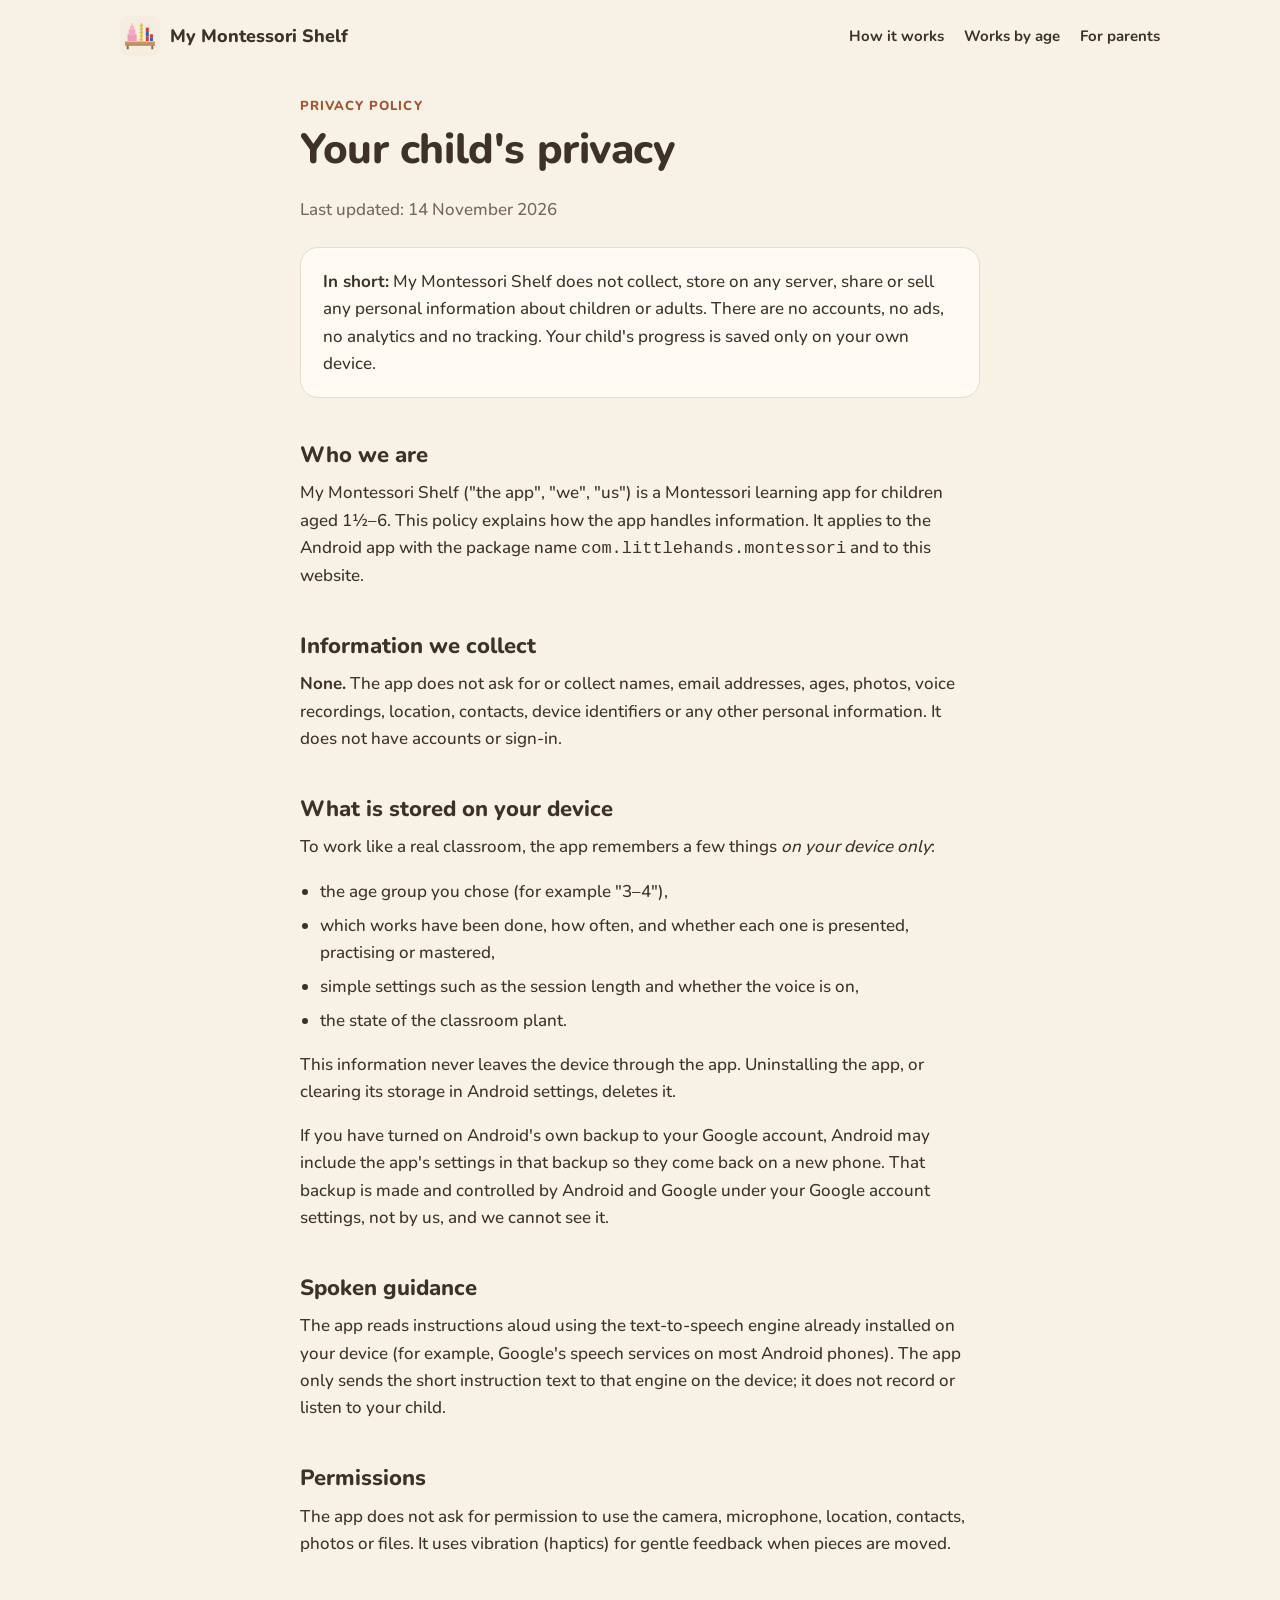
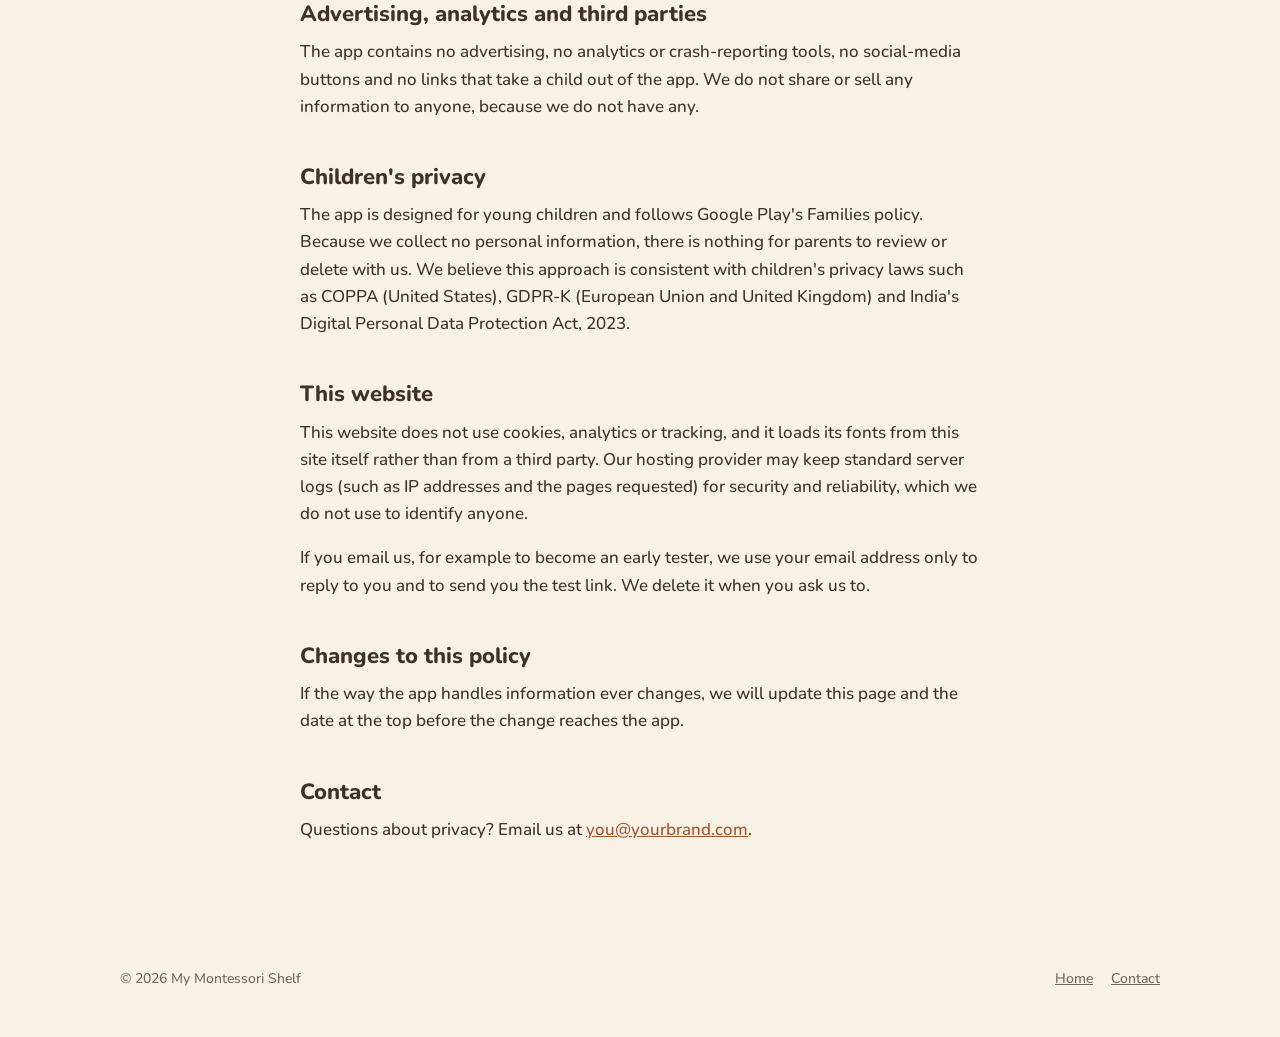
==== privacy.html @ 5da6258b "Add My Montessori Shelf website Landing page and privacy policy for mymontessorishelf.app, with app " ====
<!doctype html>
<html lang="en">
<head>
  <meta charset="utf-8">
  <meta name="viewport" content="width=device-width, initial-scale=1">
  <title>Privacy Policy · My Montessori Shelf</title>
  <meta name="description" content="Privacy policy for the My Montessori Shelf app. We collect no personal information.">
  <link rel="icon" href="icon.svg" type="image/svg+xml">
  <link rel="stylesheet" href="style.css">
  <link rel="canonical" href="https://mymontessorishelf.app/privacy.html">
  <meta name="theme-color" content="#f7f1e6">
</head>
<body>
<!-- BEFORE YOU PUBLISH: replace you@yourbrand.com with your brand email. -->

<header class="top">
  <div class="wrap">
    <a class="brand" href="./"><img src="icon.svg" alt="" width="40" height="40">My Montessori Shelf</a>
    <nav>
      <a href="./#how">How it works</a>
      <a href="./#works">Works by age</a>
      <a href="./#parents">For parents</a>
    </nav>
  </div>
</header>

<main class="doc">
  <div class="eyebrow">Privacy policy</div>
  <h1>Your child's privacy</h1>
  <p class="muted">Last updated: 14 November 2026</p>

  <div class="summary">
    <p><strong>In short:</strong> My Montessori Shelf does not collect, store on any server, share or sell any personal information about children or adults. There are no accounts, no ads, no analytics and no tracking. Your child's progress is saved only on your own device.</p>
  </div>

  <h2>Who we are</h2>
  <p>My Montessori Shelf ("the app", "we", "us") is a Montessori learning app for children aged 1½–6. This policy explains how the app handles information. It applies to the Android app with the package name <code>com.littlehands.montessori</code> and to this website.</p>

  <h2>Information we collect</h2>
  <p><strong>None.</strong> The app does not ask for or collect names, email addresses, ages, photos, voice recordings, location, contacts, device identifiers or any other personal information. It does not have accounts or sign-in.</p>

  <h2>What is stored on your device</h2>
  <p>To work like a real classroom, the app remembers a few things <em>on your device only</em>:</p>
  <ul>
    <li>the age group you chose (for example "3–4"),</li>
    <li>which works have been done, how often, and whether each one is presented, practising or mastered,</li>
    <li>simple settings such as the session length and whether the voice is on,</li>
    <li>the state of the classroom plant.</li>
  </ul>
  <p>This information never leaves the device through the app. Uninstalling the app, or clearing its storage in Android settings, deletes it.</p>
  <p>If you have turned on Android's own backup to your Google account, Android may include the app's settings in that backup so they come back on a new phone. That backup is made and controlled by Android and Google under your Google account settings, not by us, and we cannot see it.</p>

  <h2>Spoken guidance</h2>
  <p>The app reads instructions aloud using the text-to-speech engine already installed on your device (for example, Google's speech services on most Android phones). The app only sends the short instruction text to that engine on the device; it does not record or listen to your child.</p>

  <h2>Permissions</h2>
  <p>The app does not ask for permission to use the camera, microphone, location, contacts, photos or files. It uses vibration (haptics) for gentle feedback when pieces are moved.</p>

  <h2>Advertising, analytics and third parties</h2>
  <p>The app contains no advertising, no analytics or crash-reporting tools, no social-media buttons and no links that take a child out of the app. We do not share or sell any information to anyone, because we do not have any.</p>

  <h2>Children's privacy</h2>
  <p>The app is designed for young children and follows Google Play's Families policy. Because we collect no personal information, there is nothing for parents to review or delete with us. We believe this approach is consistent with children's privacy laws such as COPPA (United States), GDPR-K (European Union and United Kingdom) and India's Digital Personal Data Protection Act, 2023.</p>

  <h2>This website</h2>
  <p>This website does not use cookies, analytics or tracking, and it loads its fonts from this site itself rather than from a third party. Our hosting provider may keep standard server logs (such as IP addresses and the pages requested) for security and reliability, which we do not use to identify anyone.</p>
  <p>If you email us, for example to become an early tester, we use your email address only to reply to you and to send you the test link. We delete it when you ask us to.</p>

  <h2>Changes to this policy</h2>
  <p>If the way the app handles information ever changes, we will update this page and the date at the top before the change reaches the app.</p>

  <h2>Contact</h2>
  <p>Questions about privacy? Email us at <a href="mailto:you@yourbrand.com">you@yourbrand.com</a>.</p>
</main>

<footer>
  <div class="wrap">
    <div>© 2026 My Montessori Shelf</div>
    <nav>
      <a href="./">Home</a>
      <a href="mailto:you@yourbrand.com">Contact</a>
    </nav>
  </div>
</footer>
</body>
</html>
---- style.css ----
/* My Montessori Shelf website: same palette and type as the app (src/styles.css). */
@font-face { font-family: 'Nunito'; font-weight: 500; font-display: swap; src: url('fonts/nunito-latin-500-normal.woff2') format('woff2'); }
@font-face { font-family: 'Nunito'; font-weight: 700; font-display: swap; src: url('fonts/nunito-latin-700-normal.woff2') format('woff2'); }
@font-face { font-family: 'Nunito'; font-weight: 800; font-display: swap; src: url('fonts/nunito-latin-800-normal.woff2') format('woff2'); }

:root {
  color-scheme: light;
  /* Palette B: calm cream base, sage green for actions, terracotta and golden-bead accents */
  --wall: #f7f1e6;
  --floor: #ead9bf;
  --wood: #c8955c;
  --wood-d: #9c6b3b;
  --wood-l: #e7c08f;
  --ink: #3e3227;
  --muted: #74675a;
  --cream: #fffbf4;
  --sage: #6f9a62;
  --sage-d: #4f7a45;   /* primary actions */
  --sage-dd: #3d5f36;  /* deep green panels, hover */
  --line: #e9dcc6;
  --accent: #c7765a;   /* terracotta */
  --accent-d: #a5532f; /* terracotta text */
  --accent-bg: #fdeee6;
  --gold: #e9b934;
  --practical: #8fae7e;
  --sensorial: #e59bb0;
  --language: #7fa7c9;
  --math: #e9b934;
  --culture: #c7765a;
  --radius: 18px;
  --wrap: 1080px;
}

* { box-sizing: border-box; }
html { scroll-behavior: smooth; }
body {
  margin: 0;
  background: var(--wall);
  color: var(--ink);
  font-family: 'Nunito', ui-rounded, 'Segoe UI', system-ui, sans-serif;
  font-weight: 500;
  font-size: 17px;
  line-height: 1.6;
  -webkit-font-smoothing: antialiased;
}
img { max-width: 100%; display: block; }
a { color: var(--accent-d); }
h1, h2, h3 { line-height: 1.2; font-weight: 800; margin: 0 0 .5em; text-wrap: balance; }
h1 { font-size: clamp(34px, 6vw, 54px); letter-spacing: -.01em; }
h2 { font-size: clamp(26px, 4vw, 36px); }
h3 { font-size: 19px; }
p { margin: 0 0 1em; }
.wrap { max-width: var(--wrap); margin: 0 auto; padding: 0 20px; }
.muted { color: var(--muted); }
.eyebrow { font-weight: 800; font-size: 13px; letter-spacing: .08em; text-transform: uppercase; color: var(--accent-d); margin-bottom: .6em; }

/* header */
.top { padding: 16px 0; }
.top .wrap { display: flex; align-items: center; justify-content: space-between; gap: 16px; }
.brand { display: flex; align-items: center; gap: 10px; font-weight: 800; font-size: 18px; color: var(--ink); text-decoration: none; }
.brand img { width: 40px; height: 40px; }
.top nav { display: flex; gap: 20px; }
.top nav a { color: var(--ink); text-decoration: none; font-weight: 700; font-size: 15px; }
.top nav a:hover { color: var(--sage-d); }
@media (max-width: 640px) { .top nav { display: none; } }

/* buttons */
.btn {
  display: inline-flex; align-items: center; gap: 10px;
  padding: 14px 22px; border-radius: 999px;
  font-weight: 800; font-size: 16px; text-decoration: none;
  transition: transform .15s ease, box-shadow .15s ease;
}
.btn:hover { transform: translateY(-1px); }
.btn-play { background: var(--sage-d); color: #fff; box-shadow: 0 6px 18px rgba(79, 122, 69, .3); }
.btn-play:hover { background: var(--sage-dd); }
.btn-play svg { width: 22px; height: 22px; }
.btn-play small { display: block; font-size: 11px; font-weight: 700; opacity: .75; line-height: 1; letter-spacing: .04em; text-transform: uppercase; }
.btn-play span { line-height: 1.15; }
.btn-soft { background: var(--accent-bg); color: #8a3f24; border: 2px solid #f6d6c6; }

/* hero */
.hero { padding: 32px 0 64px; overflow-x: clip; }
.hero .wrap { display: grid; grid-template-columns: 1.1fr .9fr; gap: 48px; align-items: center; }
.hero p.lead { font-size: 20px; color: var(--muted); max-width: 34em; }
.hero .actions { display: flex; flex-wrap: wrap; gap: 12px; margin: 28px 0 18px; }
.hero .note { font-size: 14px; color: var(--muted); }
.phone {
  width: min(300px, 78vw); margin: 0 auto;
  border-radius: 38px; padding: 10px; background: #3b2f26;
  box-shadow: 0 30px 60px rgba(74, 59, 47, .28), inset 0 0 0 2px #5a4a3d;
}
.phone img { border-radius: 29px; aspect-ratio: 390 / 844; object-fit: cover; object-position: top; width: 100%; height: auto; }
.hero-art { position: relative; }
.hero-art .phone.back { position: absolute; width: min(240px, 60vw); right: -10px; top: 70px; transform: rotate(6deg); opacity: .95; }
.hero-art .phone.front { position: relative; transform: rotate(-3deg) translateX(-30px); z-index: 1; }
@media (max-width: 860px) {
  .hero .wrap { grid-template-columns: 1fr; gap: 40px; }
  .hero-art .phone.back { display: none; }
  .hero-art .phone.front { transform: none; }
}

/* pills */
.pills { display: flex; flex-wrap: wrap; gap: 8px; margin-top: 8px; }
.pill { background: var(--cream); border: 1.5px solid var(--line); border-radius: 999px; padding: 4px 12px; font-size: 14px; font-weight: 700; }

/* sections */
section { padding: 72px 0; }
section.alt { background: var(--cream); border-top: 1px solid var(--line); border-bottom: 1px solid var(--line); }
.section-head { max-width: 640px; margin-bottom: 40px; }

/* steps */
.steps { display: grid; grid-template-columns: repeat(4, 1fr); gap: 20px; counter-reset: step; }
.step { background: var(--wall); border: 1.5px solid var(--line); border-radius: var(--radius); padding: 22px; }
.step::before {
  counter-increment: step; content: counter(step);
  display: grid; place-items: center; width: 34px; height: 34px; border-radius: 50%;
  background: var(--sage-d); color: #fff; font-weight: 800; margin-bottom: 12px;
}
.step p { margin: 0; color: var(--muted); font-size: 16px; }
@media (max-width: 900px) { .steps { grid-template-columns: 1fr 1fr; } }
@media (max-width: 520px) { .steps { grid-template-columns: 1fr; } }

/* screens row */
.screens { display: grid; grid-template-columns: repeat(3, 1fr); gap: 28px; margin-top: 48px; }
.screens figure { margin: 0; text-align: center; }
.screens .phone { width: min(260px, 100%); }
.screens figcaption { margin-top: 14px; font-weight: 700; color: var(--muted); font-size: 15px; }
@media (max-width: 760px) {
  .screens { grid-template-columns: none; grid-auto-flow: column; grid-auto-columns: 72%; overflow-x: auto; scroll-snap-type: x mandatory; padding-bottom: 12px; }
  .screens figure { scroll-snap-align: center; }
}

/* works by age */
.ages { display: grid; grid-template-columns: repeat(4, 1fr); gap: 18px; }
.age { background: var(--cream); border: 1.5px solid var(--line); border-radius: var(--radius); padding: 22px; }
.age .yrs { font-size: 30px; font-weight: 800; line-height: 1; }
.age .name { color: var(--muted); font-weight: 700; margin: 4px 0 14px; font-size: 15px; }
.age ul { list-style: none; margin: 0; padding: 0; display: grid; gap: 6px; font-size: 15px; }
.age li { display: flex; align-items: baseline; gap: 8px; }
.dot { flex: none; width: 9px; height: 9px; border-radius: 50%; transform: translateY(-1px); }
.dot.practical { background: var(--practical); }
.dot.sensorial { background: var(--sensorial); }
.dot.language { background: var(--language); }
.dot.math { background: var(--math); }
.dot.culture { background: var(--culture); }
.legend { display: flex; flex-wrap: wrap; gap: 16px; margin-bottom: 24px; font-size: 14px; font-weight: 700; color: var(--muted); }
.legend span { display: inline-flex; align-items: center; gap: 6px; }
@media (max-width: 960px) { .ages { grid-template-columns: 1fr 1fr; } }
@media (max-width: 520px) { .ages { grid-template-columns: 1fr; } }

/* features */
.features { display: grid; grid-template-columns: repeat(3, 1fr); gap: 20px; }
.feature { padding: 4px 0; }
.feature .ico { font-size: 28px; line-height: 1; margin-bottom: 10px; }
.feature p { color: var(--muted); font-size: 16px; margin: 0; }
@media (max-width: 860px) { .features { grid-template-columns: 1fr 1fr; } }
@media (max-width: 520px) { .features { grid-template-columns: 1fr; } }

/* promises */
.promises { display: grid; grid-template-columns: repeat(3, 1fr); gap: 14px; }
.promise { display: flex; gap: 12px; align-items: flex-start; background: var(--wall); border: 1.5px solid var(--line); border-radius: 14px; padding: 16px 18px; font-weight: 700; }
.promise .tick { flex: none; width: 24px; height: 24px; border-radius: 50%; background: var(--sage-d); color: #fff; display: grid; place-items: center; font-size: 14px; }
.promise small { display: block; font-weight: 500; color: var(--muted); font-size: 14px; }
@media (max-width: 860px) { .promises { grid-template-columns: 1fr 1fr; } }
@media (max-width: 520px) { .promises { grid-template-columns: 1fr; } }

/* call to action */
.cta { text-align: center; }
.cta .box { background: var(--sage-dd); color: var(--cream); border-radius: 28px; padding: 56px 24px; }
.cta .box p { color: #dbe6d3; max-width: 36em; margin: 0 auto 28px; }
.cta .btn-play { background: var(--cream); color: var(--sage-dd); }
.cta .btn-play:hover { background: #fff; }
.cta .actions { display: flex; flex-wrap: wrap; gap: 12px; justify-content: center; }
.cta .btn-soft { background: transparent; color: var(--cream); border-color: #6f8f66; }

/* social */
.social { display: flex; gap: 12px; justify-content: center; margin-top: 24px; }
.social a { display: inline-flex; align-items: center; gap: 8px; color: var(--cream); text-decoration: none; font-weight: 700; font-size: 15px; padding: 8px 14px; border-radius: 999px; border: 1.5px solid #6f8f66; }
.social svg { width: 18px; height: 18px; }

/* footer */
footer { padding: 36px 0 48px; font-size: 14px; color: var(--muted); }
footer .wrap { display: flex; flex-wrap: wrap; justify-content: space-between; gap: 12px; }
footer a { color: var(--muted); }
footer nav { display: flex; gap: 18px; }

/* long-form pages (privacy) */
.doc { max-width: 720px; margin: 0 auto; padding: 24px 20px 72px; }
.doc h1 { font-size: clamp(30px, 5vw, 42px); }
.doc h2 { font-size: 22px; margin-top: 2em; }
.doc ul { padding-left: 1.2em; }
.doc li { margin-bottom: .4em; }
.doc .summary { background: var(--cream); border: 1.5px solid var(--line); border-radius: var(--radius); padding: 20px 22px; margin: 24px 0 8px; }
.doc .summary p:last-child { margin: 0; }
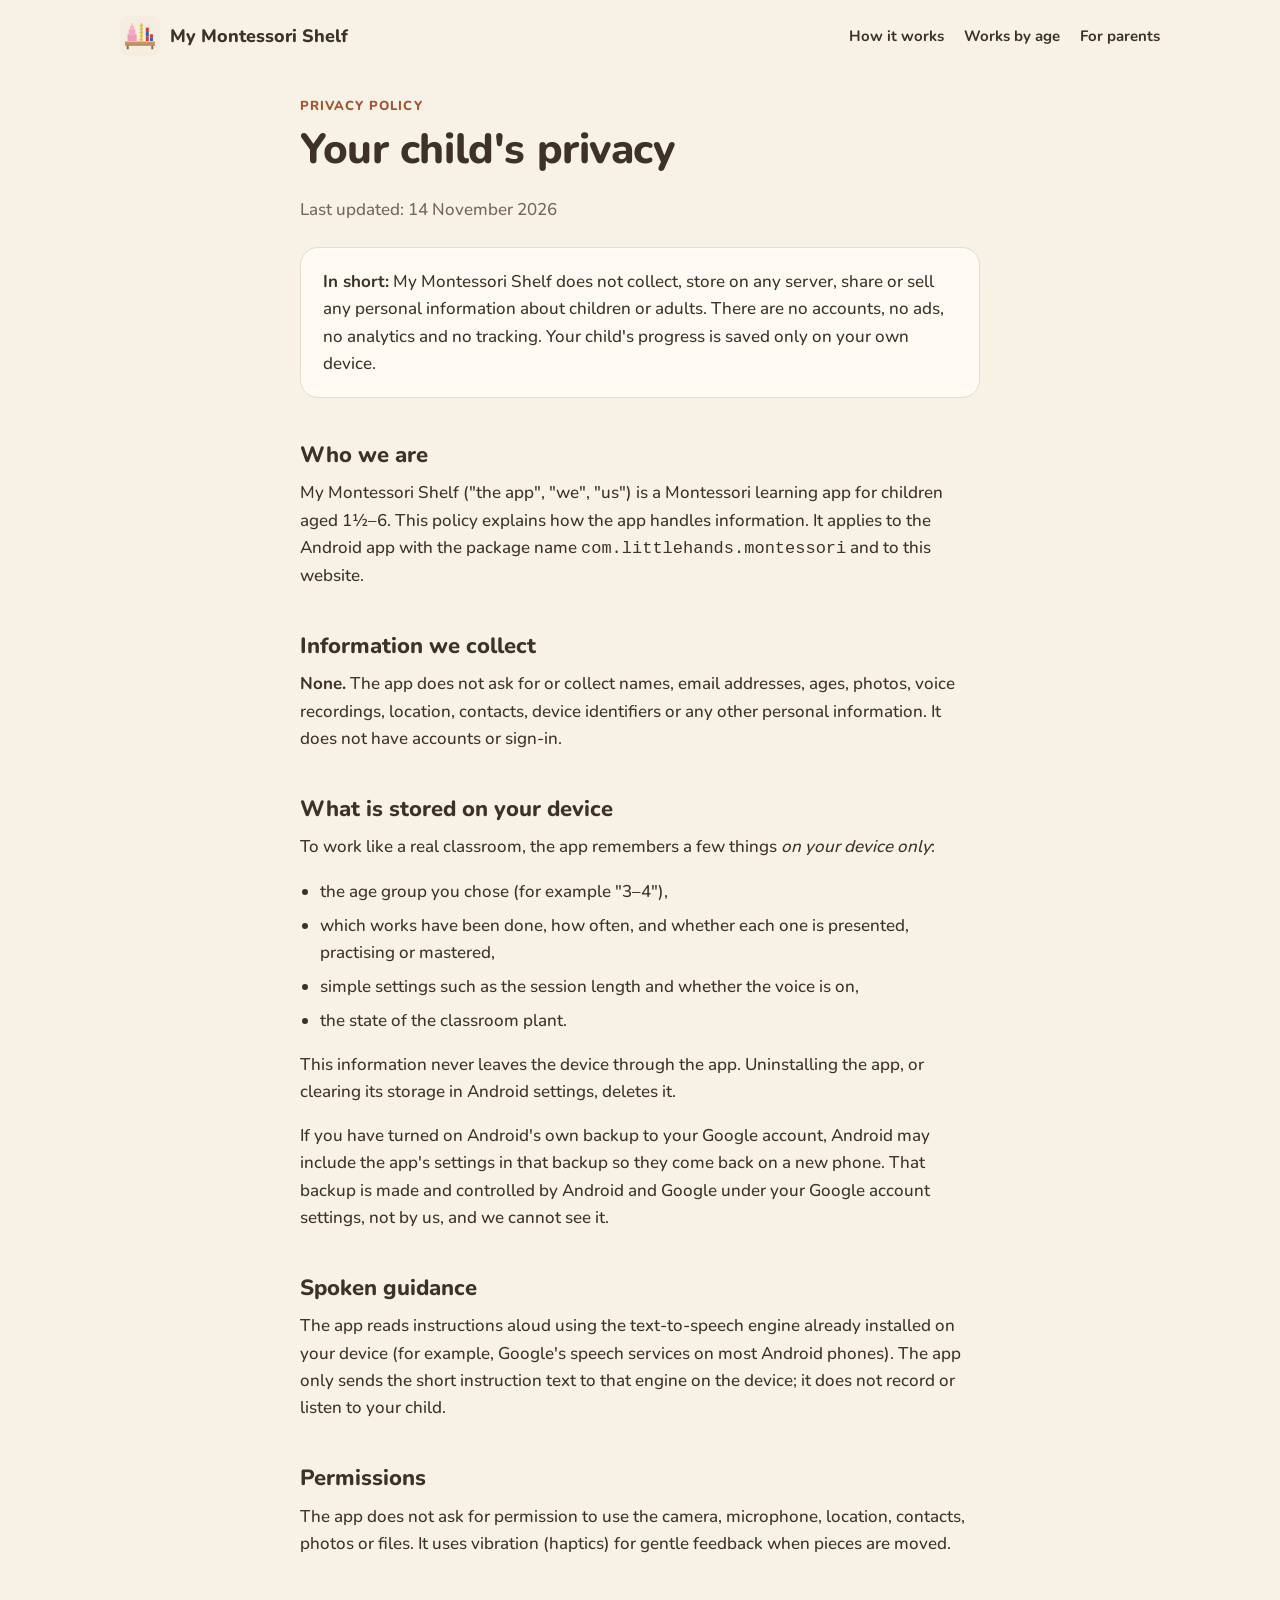
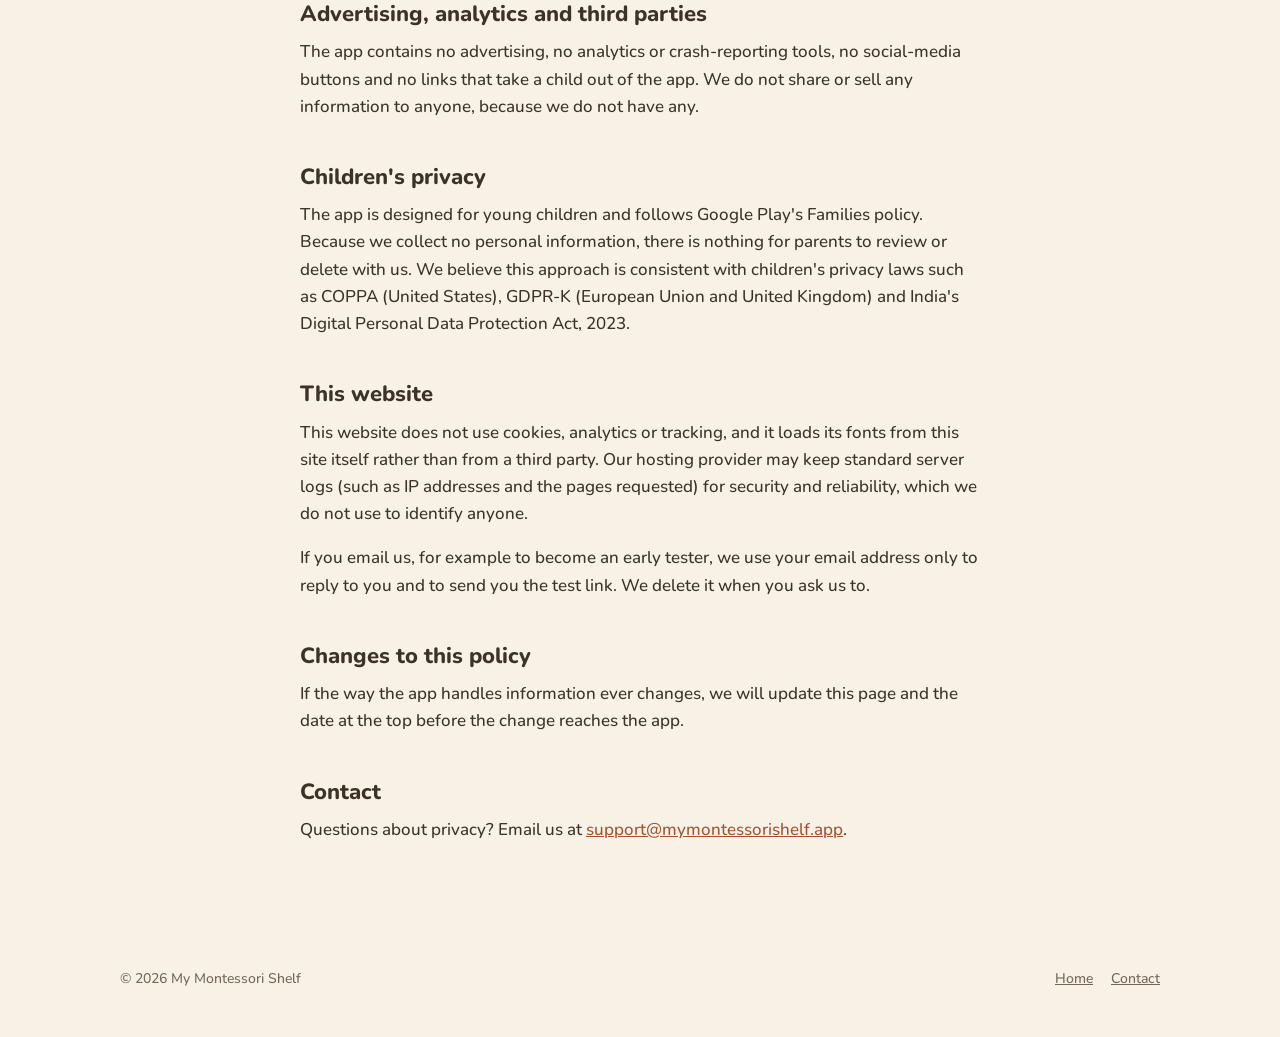
==== commit 37932813: "Add contact email, Instagram, Play testing copy and gentle motion - support@mymontessorishelf.app an" ====
--- a/privacy.html
+++ b/privacy.html
@@ -11,7 +11,6 @@
   <meta name="theme-color" content="#f7f1e6">
 </head>
 <body>
-<!-- BEFORE YOU PUBLISH: replace you@yourbrand.com with your brand email. -->
 
 <header class="top">
   <div class="wrap">
@@ -70,7 +69,7 @@
   <p>If the way the app handles information ever changes, we will update this page and the date at the top before the change reaches the app.</p>
 
   <h2>Contact</h2>
-  <p>Questions about privacy? Email us at <a href="mailto:you@yourbrand.com">you@yourbrand.com</a>.</p>
+  <p>Questions about privacy? Email us at <a href="mailto:support@mymontessorishelf.app">support@mymontessorishelf.app</a>.</p>
 </main>
 
 <footer>
@@ -78,7 +77,7 @@
     <div>© 2026 My Montessori Shelf</div>
     <nav>
       <a href="./">Home</a>
-      <a href="mailto:you@yourbrand.com">Contact</a>
+      <a href="mailto:support@mymontessorishelf.app">Contact</a>
     </nav>
   </div>
 </footer>
--- a/style.css
+++ b/style.css
@@ -175,7 +175,7 @@
 .cta .btn-soft { background: transparent; color: var(--cream); border-color: #6f8f66; }
 
 /* social */
-.social { display: flex; gap: 12px; justify-content: center; margin-top: 24px; }
+.social { display: flex; flex-wrap: wrap; gap: 12px; justify-content: center; margin-top: 24px; }
 .social a { display: inline-flex; align-items: center; gap: 8px; color: var(--cream); text-decoration: none; font-weight: 700; font-size: 15px; padding: 8px 14px; border-radius: 999px; border: 1.5px solid #6f8f66; }
 .social svg { width: 18px; height: 18px; }
 
@@ -193,3 +193,49 @@
 .doc li { margin-bottom: .4em; }
 .doc .summary { background: var(--cream); border: 1.5px solid var(--line); border-radius: var(--radius); padding: 20px 22px; margin: 24px 0 8px; }
 .doc .summary p:last-child { margin: 0; }
+
+/* ---------- gentle motion ---------- */
+/* hero: soft entrance on load */
+@keyframes rise { from { opacity: 0; transform: translateY(14px); } to { opacity: 1; transform: none; } }
+.js .hero .eyebrow, .js .hero h1, .js .hero .lead, .js .hero .actions, .js .hero .pills, .js .hero-art {
+  animation: rise .9s cubic-bezier(.22, .7, .25, 1) both;
+}
+.js .hero h1 { animation-delay: .08s; }
+.js .hero .lead { animation-delay: .18s; }
+.js .hero .actions { animation-delay: .28s; }
+.js .hero .pills { animation-delay: .38s; }
+.js .hero-art { animation-delay: .2s; animation-duration: 1.2s; }
+
+/* hero phones float slowly, out of step with each other */
+@keyframes drift { 0%, 100% { translate: 0 0; } 50% { translate: 0 -10px; } }
+.hero-art .phone.front { animation: drift 7s ease-in-out infinite; }
+.hero-art .phone.back { animation: drift 7s ease-in-out -3.5s infinite; }
+
+/* sections fade up as they scroll in */
+.js [data-reveal] {
+  opacity: 0; transform: translateY(18px);
+  transition: opacity .8s ease, transform .8s cubic-bezier(.22, .7, .25, 1);
+  transition-delay: var(--d, 0ms);
+}
+.js [data-reveal].is-in { opacity: 1; transform: none; }
+
+/* step numbers settle in like a bead dropping onto the mat */
+@keyframes settle { 0% { transform: scale(.4); } 70% { transform: scale(1.08); } 100% { transform: scale(1); } }
+.js .step.is-in::before { animation: settle .6s cubic-bezier(.3, 1.4, .5, 1) both; animation-delay: calc(var(--d, 0ms) + .25s); }
+
+/* small touches on hover */
+.brand img { transition: transform .5s ease; }
+.brand:hover img { transform: rotate(-6deg); }
+.age, .feature, .promise, .step { transition: transform .35s ease, box-shadow .35s ease; }
+.age:hover, .promise:hover, .step:hover { transform: translateY(-3px); box-shadow: 0 10px 24px rgba(62, 50, 39, .08); }
+.feature .ico { display: inline-block; transition: transform .4s ease; }
+.feature:hover .ico { transform: translateY(-3px) rotate(-6deg); }
+.pill { transition: background .3s ease, border-color .3s ease; }
+.pill:hover { background: #eef4ea; border-color: #cfe0c6; }
+
+/* respect "reduce motion" */
+@media (prefers-reduced-motion: reduce) {
+  *, *::before, *::after { animation: none !important; transition: none !important; }
+  .js [data-reveal] { opacity: 1; transform: none; }
+  html { scroll-behavior: auto; }
+}
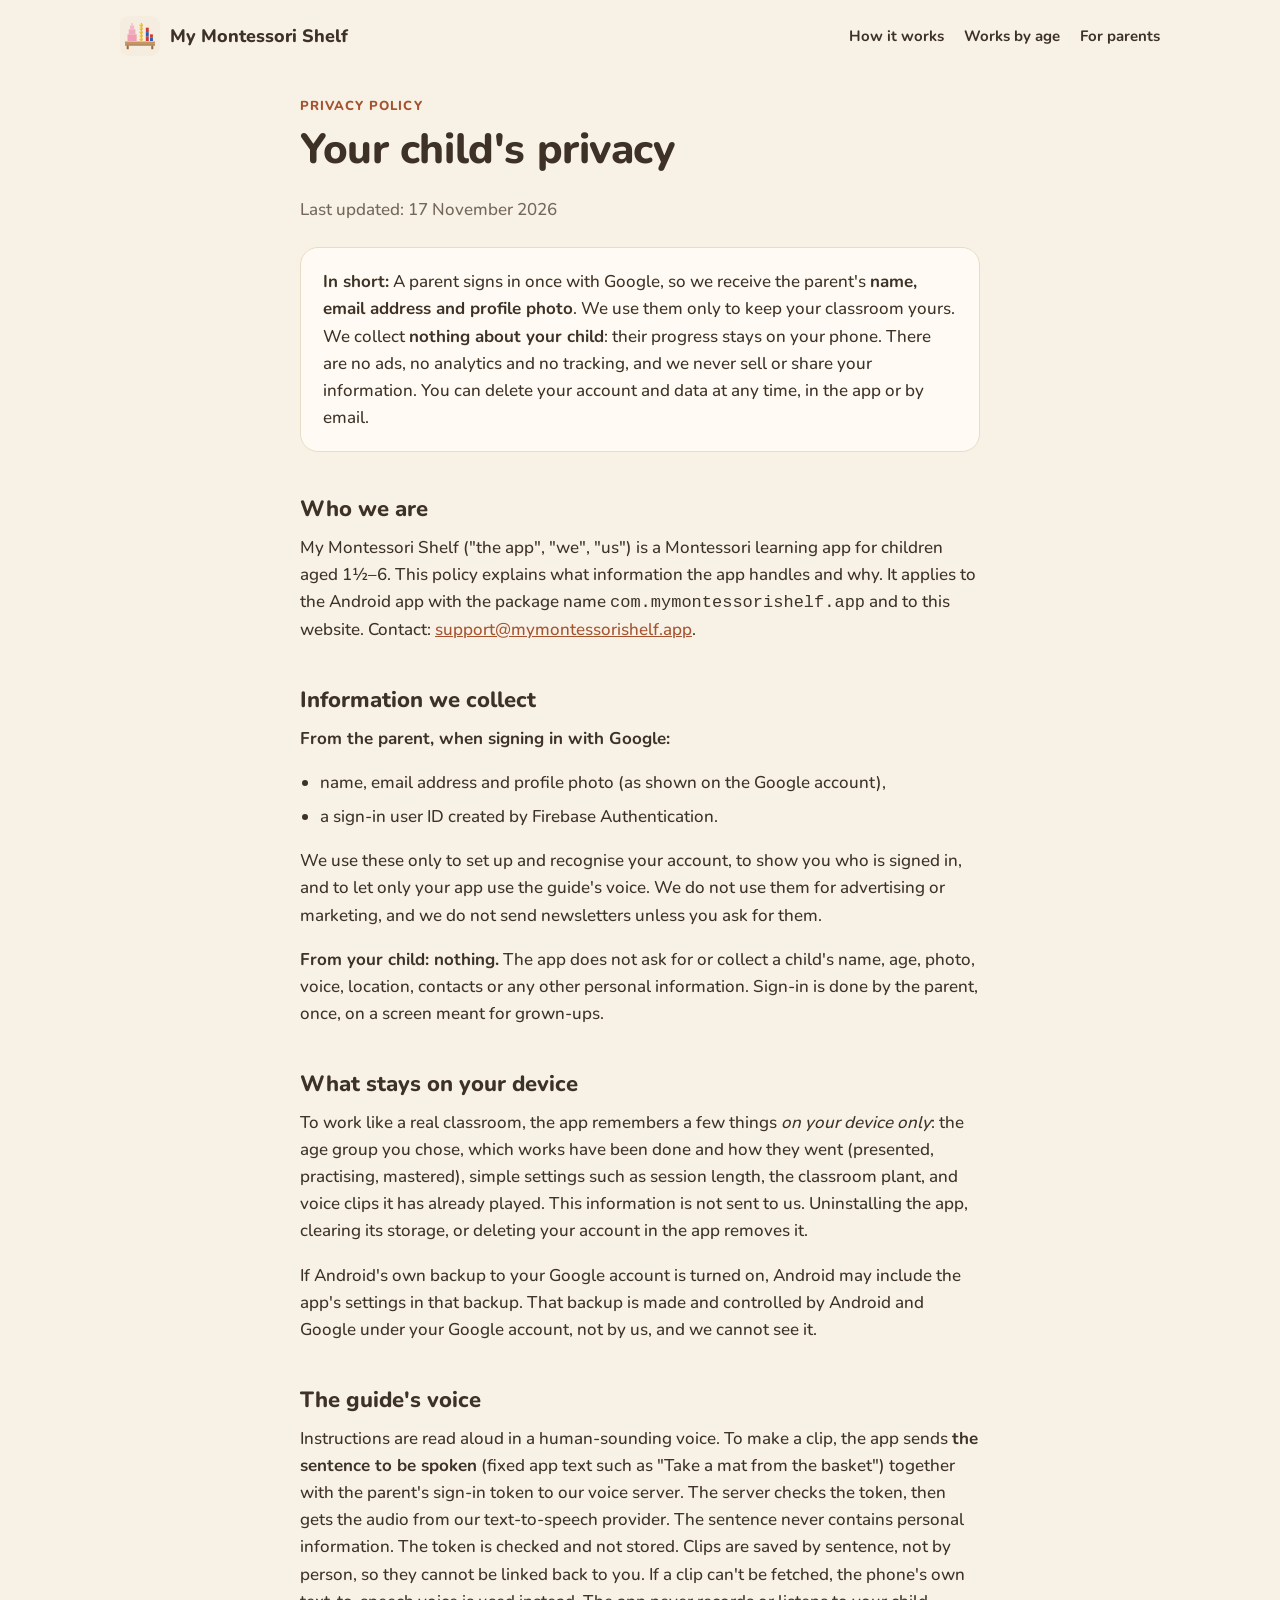
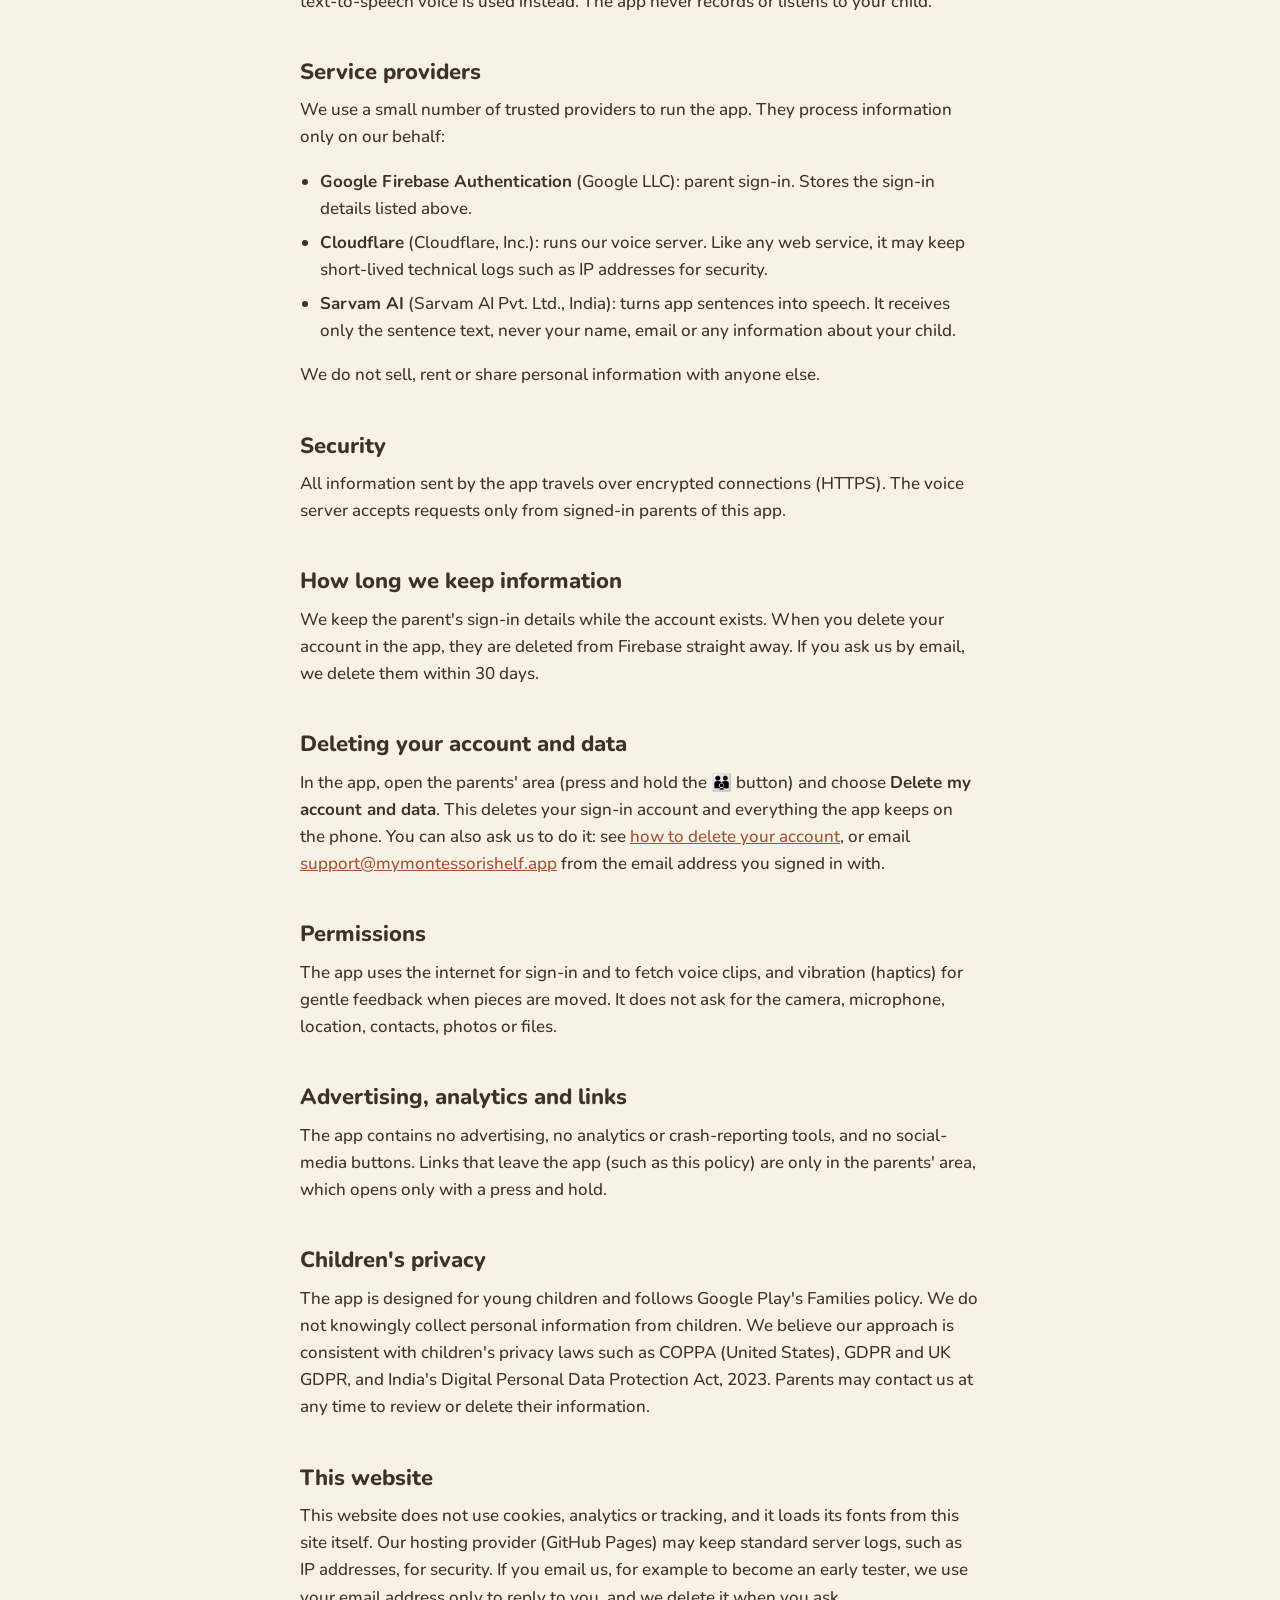
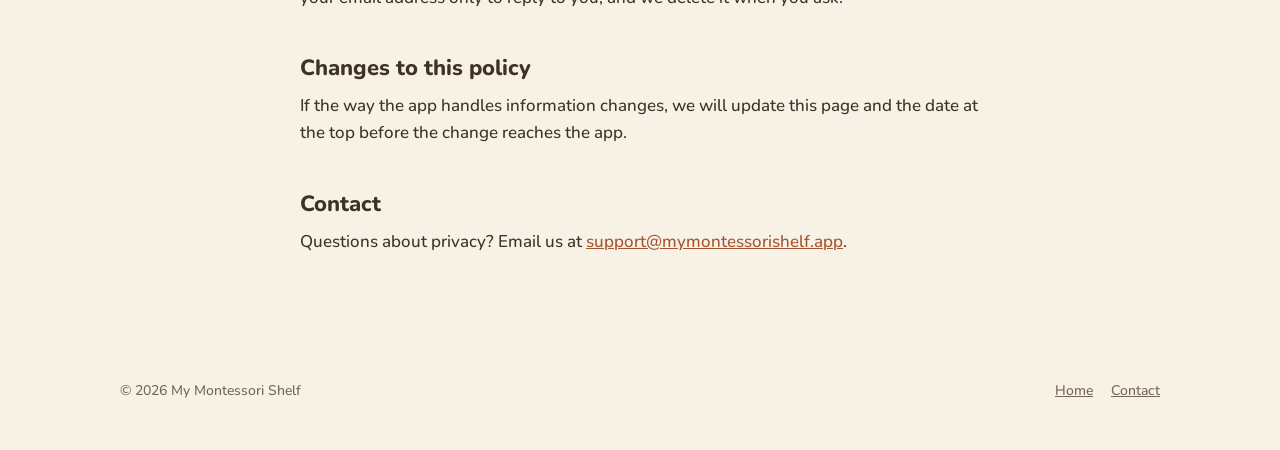
==== commit b1f301eb: "Update privacy policy for parent sign-in and voice; add account deletion page - Privacy policy now d" ====
--- a/privacy.html
+++ b/privacy.html
@@ -4,10 +4,18 @@
   <meta charset="utf-8">
   <meta name="viewport" content="width=device-width, initial-scale=1">
   <title>Privacy Policy · My Montessori Shelf</title>
-  <meta name="description" content="Privacy policy for the My Montessori Shelf app. We collect no personal information.">
+  <meta name="description" content="Privacy policy for the My Montessori Shelf app. We collect only the parent's Google sign-in details, never your child's, and never sell or share them.">
   <link rel="icon" href="icon.svg" type="image/svg+xml">
+  <link rel="icon" href="favicon-32.png" type="image/png" sizes="32x32">
+  <link rel="apple-touch-icon" href="apple-touch-icon.png">
+  <link rel="manifest" href="site.webmanifest">
   <link rel="stylesheet" href="style.css">
   <link rel="canonical" href="https://mymontessorishelf.app/privacy.html">
+  <meta property="og:title" content="Privacy Policy · My Montessori Shelf">
+  <meta property="og:description" content="Only the parent's sign-in details, nothing about your child. No ads, no analytics, no tracking.">
+  <meta property="og:image" content="https://mymontessorishelf.app/og-image.png">
+  <meta property="og:url" content="https://mymontessorishelf.app/privacy.html">
+  <meta name="twitter:card" content="summary_large_image">
   <meta name="theme-color" content="#f7f1e6">
 </head>
 <body>
@@ -26,47 +34,63 @@
 <main class="doc">
   <div class="eyebrow">Privacy policy</div>
   <h1>Your child's privacy</h1>
-  <p class="muted">Last updated: 14 November 2026</p>
+  <p class="muted">Last updated: 17 November 2026</p>
 
   <div class="summary">
-    <p><strong>In short:</strong> My Montessori Shelf does not collect, store on any server, share or sell any personal information about children or adults. There are no accounts, no ads, no analytics and no tracking. Your child's progress is saved only on your own device.</p>
+    <p><strong>In short:</strong> A parent signs in once with Google, so we receive the parent's <strong>name, email address and profile photo</strong>. We use them only to keep your classroom yours. We collect <strong>nothing about your child</strong>: their progress stays on your phone. There are no ads, no analytics and no tracking, and we never sell or share your information. You can delete your account and data at any time, in the app or by email.</p>
   </div>
 
   <h2>Who we are</h2>
-  <p>My Montessori Shelf ("the app", "we", "us") is a Montessori learning app for children aged 1½–6. This policy explains how the app handles information. It applies to the Android app with the package name <code>com.littlehands.montessori</code> and to this website.</p>
+  <p>My Montessori Shelf ("the app", "we", "us") is a Montessori learning app for children aged 1½–6. This policy explains what information the app handles and why. It applies to the Android app with the package name <code>com.mymontessorishelf.app</code> and to this website. Contact: <a href="mailto:support@mymontessorishelf.app">support@mymontessorishelf.app</a>.</p>
 
   <h2>Information we collect</h2>
-  <p><strong>None.</strong> The app does not ask for or collect names, email addresses, ages, photos, voice recordings, location, contacts, device identifiers or any other personal information. It does not have accounts or sign-in.</p>
+  <p><strong>From the parent, when signing in with Google:</strong></p>
+  <ul>
+    <li>name, email address and profile photo (as shown on the Google account),</li>
+    <li>a sign-in user ID created by Firebase Authentication.</li>
+  </ul>
+  <p>We use these only to set up and recognise your account, to show you who is signed in, and to let only your app use the guide's voice. We do not use them for advertising or marketing, and we do not send newsletters unless you ask for them.</p>
+  <p><strong>From your child: nothing.</strong> The app does not ask for or collect a child's name, age, photo, voice, location, contacts or any other personal information. Sign-in is done by the parent, once, on a screen meant for grown-ups.</p>
 
-  <h2>What is stored on your device</h2>
-  <p>To work like a real classroom, the app remembers a few things <em>on your device only</em>:</p>
+  <h2>What stays on your device</h2>
+  <p>To work like a real classroom, the app remembers a few things <em>on your device only</em>: the age group you chose, which works have been done and how they went (presented, practising, mastered), simple settings such as session length, the classroom plant, and voice clips it has already played. This information is not sent to us. Uninstalling the app, clearing its storage, or deleting your account in the app removes it.</p>
+  <p>If Android's own backup to your Google account is turned on, Android may include the app's settings in that backup. That backup is made and controlled by Android and Google under your Google account, not by us, and we cannot see it.</p>
+
+  <h2>The guide's voice</h2>
+  <p>Instructions are read aloud in a human-sounding voice. To make a clip, the app sends <strong>the sentence to be spoken</strong> (fixed app text such as "Take a mat from the basket") together with the parent's sign-in token to our voice server. The server checks the token, then gets the audio from our text-to-speech provider. The sentence never contains personal information. The token is checked and not stored. Clips are saved by sentence, not by person, so they cannot be linked back to you. If a clip can't be fetched, the phone's own text-to-speech voice is used instead. The app never records or listens to your child.</p>
+
+  <h2>Service providers</h2>
+  <p>We use a small number of trusted providers to run the app. They process information only on our behalf:</p>
   <ul>
-    <li>the age group you chose (for example "3–4"),</li>
-    <li>which works have been done, how often, and whether each one is presented, practising or mastered,</li>
-    <li>simple settings such as the session length and whether the voice is on,</li>
-    <li>the state of the classroom plant.</li>
+    <li><strong>Google Firebase Authentication</strong> (Google LLC): parent sign-in. Stores the sign-in details listed above.</li>
+    <li><strong>Cloudflare</strong> (Cloudflare, Inc.): runs our voice server. Like any web service, it may keep short-lived technical logs such as IP addresses for security.</li>
+    <li><strong>Sarvam AI</strong> (Sarvam AI Pvt. Ltd., India): turns app sentences into speech. It receives only the sentence text, never your name, email or any information about your child.</li>
   </ul>
-  <p>This information never leaves the device through the app. Uninstalling the app, or clearing its storage in Android settings, deletes it.</p>
-  <p>If you have turned on Android's own backup to your Google account, Android may include the app's settings in that backup so they come back on a new phone. That backup is made and controlled by Android and Google under your Google account settings, not by us, and we cannot see it.</p>
+  <p>We do not sell, rent or share personal information with anyone else.</p>
 
-  <h2>Spoken guidance</h2>
-  <p>The app reads instructions aloud using the text-to-speech engine already installed on your device (for example, Google's speech services on most Android phones). The app only sends the short instruction text to that engine on the device; it does not record or listen to your child.</p>
+  <h2>Security</h2>
+  <p>All information sent by the app travels over encrypted connections (HTTPS). The voice server accepts requests only from signed-in parents of this app.</p>
+
+  <h2>How long we keep information</h2>
+  <p>We keep the parent's sign-in details while the account exists. When you delete your account in the app, they are deleted from Firebase straight away. If you ask us by email, we delete them within 30 days.</p>
+
+  <h2>Deleting your account and data</h2>
+  <p>In the app, open the parents' area (press and hold the 👪 button) and choose <strong>Delete my account and data</strong>. This deletes your sign-in account and everything the app keeps on the phone. You can also ask us to do it: see <a href="delete-account.html">how to delete your account</a>, or email <a href="mailto:support@mymontessorishelf.app?subject=Delete%20my%20account">support@mymontessorishelf.app</a> from the email address you signed in with.</p>
 
   <h2>Permissions</h2>
-  <p>The app does not ask for permission to use the camera, microphone, location, contacts, photos or files. It uses vibration (haptics) for gentle feedback when pieces are moved.</p>
+  <p>The app uses the internet for sign-in and to fetch voice clips, and vibration (haptics) for gentle feedback when pieces are moved. It does not ask for the camera, microphone, location, contacts, photos or files.</p>
 
-  <h2>Advertising, analytics and third parties</h2>
-  <p>The app contains no advertising, no analytics or crash-reporting tools, no social-media buttons and no links that take a child out of the app. We do not share or sell any information to anyone, because we do not have any.</p>
+  <h2>Advertising, analytics and links</h2>
+  <p>The app contains no advertising, no analytics or crash-reporting tools, and no social-media buttons. Links that leave the app (such as this policy) are only in the parents' area, which opens only with a press and hold.</p>
 
   <h2>Children's privacy</h2>
-  <p>The app is designed for young children and follows Google Play's Families policy. Because we collect no personal information, there is nothing for parents to review or delete with us. We believe this approach is consistent with children's privacy laws such as COPPA (United States), GDPR-K (European Union and United Kingdom) and India's Digital Personal Data Protection Act, 2023.</p>
+  <p>The app is designed for young children and follows Google Play's Families policy. We do not knowingly collect personal information from children. We believe our approach is consistent with children's privacy laws such as COPPA (United States), GDPR and UK GDPR, and India's Digital Personal Data Protection Act, 2023. Parents may contact us at any time to review or delete their information.</p>
 
   <h2>This website</h2>
-  <p>This website does not use cookies, analytics or tracking, and it loads its fonts from this site itself rather than from a third party. Our hosting provider may keep standard server logs (such as IP addresses and the pages requested) for security and reliability, which we do not use to identify anyone.</p>
-  <p>If you email us, for example to become an early tester, we use your email address only to reply to you and to send you the test link. We delete it when you ask us to.</p>
+  <p>This website does not use cookies, analytics or tracking, and it loads its fonts from this site itself. Our hosting provider (GitHub Pages) may keep standard server logs, such as IP addresses, for security. If you email us, for example to become an early tester, we use your email address only to reply to you, and we delete it when you ask.</p>
 
   <h2>Changes to this policy</h2>
-  <p>If the way the app handles information ever changes, we will update this page and the date at the top before the change reaches the app.</p>
+  <p>If the way the app handles information changes, we will update this page and the date at the top before the change reaches the app.</p>
 
   <h2>Contact</h2>
   <p>Questions about privacy? Email us at <a href="mailto:support@mymontessorishelf.app">support@mymontessorishelf.app</a>.</p>
